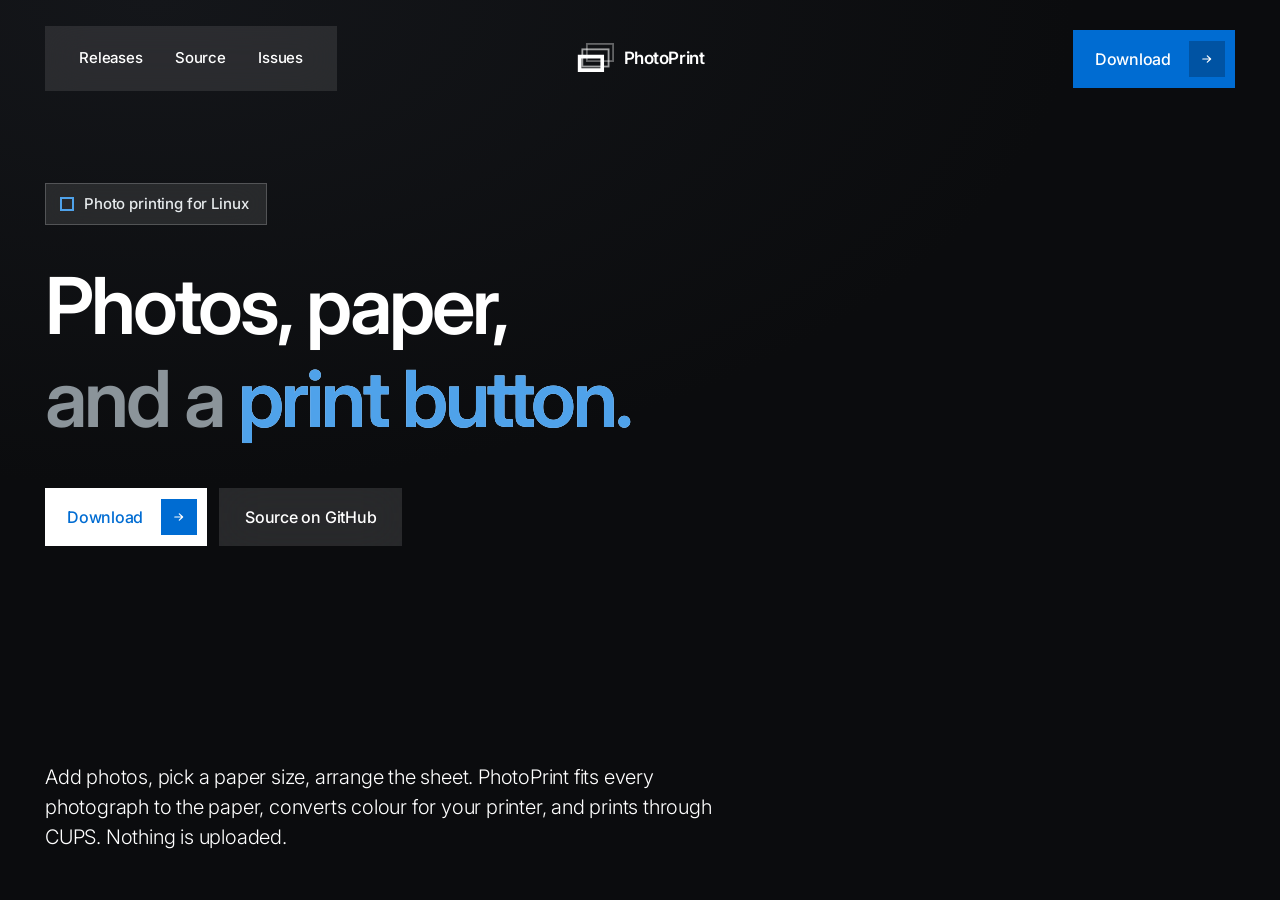
==== index.html @ 1ef3b93d "Add the PhotoPrint landing page" ====
<!doctype html>
<html lang="en">
<head>
  <meta charset="utf-8">
  <meta name="viewport" content="width=device-width, initial-scale=1.0">
  <title>PhotoPrint — Photo printing for Linux</title>
  <meta name="description" content="Arrange family photos on paper and print them from your own printer. Local, colour-managed, no uploads.">
  <meta name="theme-color" content="#0b0c0e">

  <meta property="og:type" content="website">
  <meta property="og:title" content="PhotoPrint — Photo printing for Linux">
  <meta property="og:description" content="Arrange family photos on paper and print them from your own printer. Local, colour-managed, no uploads.">
  <meta property="og:image" content="https://lavx.github.io/PhotoPrint/shot.jpg">

  <link rel="icon" href="favicon.svg" type="image/svg+xml">
  <link rel="preconnect" href="https://fonts.googleapis.com">
  <link rel="preconnect" href="https://fonts.gstatic.com" crossorigin>
  <link rel="stylesheet" href="https://fonts.googleapis.com/css2?family=Inter:wght@300;400;500;600;700&display=swap">
  <link rel="preload" as="image" href="shot.jpg">
  <link rel="stylesheet" href="styles.css">
</head>
<body>
  <div class="page">

    <header class="nav">
      <nav class="nav__links" aria-label="Primary">
        <a class="nav__link" style="--d:.02s" href="https://github.com/LavX/PhotoPrint/releases">Releases</a>
        <a class="nav__link" style="--d:.08s" href="https://github.com/LavX/PhotoPrint">Source</a>
        <a class="nav__link" style="--d:.14s" href="https://github.com/LavX/PhotoPrint/issues">Issues</a>
      </nav>

      <a class="logo" href="./" aria-label="PhotoPrint">
        <svg class="logo__mark" viewBox="0 0 42 34" fill="none" aria-hidden="true">
          <rect x="12" y="1" width="29" height="19" stroke="currentColor" stroke-width="2" opacity=".35"/>
          <rect x="7" y="7" width="29" height="19" stroke="currentColor" stroke-width="2" opacity=".6"/>
          <path fill="currentColor" fill-rule="evenodd" d="M2 13h29v19H2V13Zm4 4h21v11H6V17Z"/>
        </svg>
        <span class="logo__word">PhotoPrint</span>
      </a>

      <a class="btn btn--nav btn--enter" href="https://github.com/LavX/PhotoPrint/releases/latest">
        <span class="btn__label">Download</span>
        <span class="btn__icon">
          <svg viewBox="0 0 20 20" fill="none" aria-hidden="true">
            <path d="M4 10h10.2M10.4 5.6 15.2 10l-4.8 4.4" stroke="currentColor" stroke-width="1.7" stroke-linecap="round" stroke-linejoin="round"/>
          </svg>
        </span>
      </a>

      <button class="nav__burger" type="button" aria-label="Open menu" aria-expanded="false" aria-controls="mobile-menu">
        <span></span><span></span><span></span>
      </button>
    </header>

    <nav id="mobile-menu" class="mobile-menu" aria-label="Menu" hidden>
      <a href="https://github.com/LavX/PhotoPrint/releases">Releases</a>
      <a href="https://github.com/LavX/PhotoPrint">Source</a>
      <a href="https://github.com/LavX/PhotoPrint/issues">Issues</a>
      <a class="btn btn--nav" href="https://github.com/LavX/PhotoPrint/releases/latest">
        <span class="btn__label">Download</span>
        <span class="btn__icon">
          <svg viewBox="0 0 20 20" fill="none" aria-hidden="true">
            <path d="M4 10h10.2M10.4 5.6 15.2 10l-4.8 4.4" stroke="currentColor" stroke-width="1.7" stroke-linecap="round" stroke-linejoin="round"/>
          </svg>
        </span>
      </a>
    </nav>

    <main class="hero">
      <span class="badge wipe" style="--d:.18s">
        <span class="badge__square" aria-hidden="true"></span>
        Photo printing for Linux
      </span>

      <h1 class="headline">
        <span class="headline__mask">
          <span class="headline__rise" style="--d:.26s">Photos, paper,</span>
        </span>
        <span class="headline__mask">
          <span class="headline__rise headline__line" style="--d:.4s"><span class="headline__muted">and a</span> <span class="headline__accent" data-text="print button.">print button.</span></span>
        </span>
      </h1>

      <div class="actions">
        <a class="btn btn--light wipe" style="--d:.56s" href="https://github.com/LavX/PhotoPrint/releases/latest">
          <span class="btn__label">Download</span>
          <span class="btn__icon">
            <svg viewBox="0 0 20 20" fill="none" aria-hidden="true">
              <path d="M4 10h10.2M10.4 5.6 15.2 10l-4.8 4.4" stroke="currentColor" stroke-width="1.7" stroke-linecap="round" stroke-linejoin="round"/>
            </svg>
          </span>
        </a>
        <a class="btn btn--ghost wipe" style="--d:.66s" href="https://github.com/LavX/PhotoPrint">
          <span class="btn__label">Source on GitHub</span>
        </a>
      </div>
    </main>

    <p class="lede">
      <span class="lede__rise" style="--d:.78s">Add photos, pick a paper size, arrange the sheet. PhotoPrint fits every photograph to the paper, converts colour for your printer, and prints through CUPS. Nothing is uploaded.</span>
    </p>

    <div class="shot" aria-hidden="true">
      <img src="shot.jpg" alt="" width="1800" height="970" decoding="async">
    </div>
  </div>

  <script src="main.js"></script>
</body>
</html>
---- styles.css ----
:root {
  --bg: #0b0c0e;
  --text: #ffffff;
  --muted: #a7aeb3;
  --blue: #006cd2;
  --blue-dark: #0053a3;
  --blue-light: #4fa2ea;
  --headline-muted: #8b949a;
  --glass: rgba(255, 255, 255, 0.10);
  --glass-blur: 18px;
  --glass-light: rgba(255, 255, 255, 0.16);
  --radius: 0;
  --font: "Inter", "Helvetica Neue", Helvetica, Arial, sans-serif;
  --pad-x: clamp(20px, 3.52vw, 64px);
  --nav-top: clamp(16px, 2.05vw, 28px);
  --btn-icon: 36px;
  --btn-pad-y: 12px;
  --btn-pad-x: 22px;
  --ease: cubic-bezier(0.16, 1, 0.3, 1);
}

*,
*::before,
*::after {
  box-sizing: border-box;
  margin: 0;
  padding: 0;
}

html,
body {
  height: 100%;
  overflow: hidden;
}

body {
  font-family: var(--font);
  background: var(--bg);
  color: var(--text);
  -webkit-font-smoothing: antialiased;
  -moz-osx-font-smoothing: grayscale;
}

a {
  color: inherit;
  text-decoration: none;
}

button {
  font: inherit;
  color: inherit;
  border: 0;
  background: none;
  cursor: pointer;
}

img {
  display: block;
  max-width: 100%;
}

[hidden] {
  display: none !important;
}

::selection {
  background: var(--blue);
  color: #fff;
}

:focus-visible {
  outline: 2px solid var(--blue-light);
  outline-offset: 3px;
}

/* Page shell */

.page {
  position: relative;
  width: 100%;
  height: 100vh;
  height: 100dvh;
  background: radial-gradient(120% 90% at 12% 0%, #14161a 0%, #0b0c0e 60%);
  display: flex;
  flex-direction: column;
  overflow: hidden;
  padding: var(--nav-top) var(--pad-x) clamp(28px, 4.9vw, 48px);
}

.shot {
  position: absolute;
  z-index: 0;
  right: -1px;
  bottom: -1px;
  left: 800px;
  overflow: hidden;
  border-top: 1px solid rgba(255, 255, 255, 0.12);
  border-left: 1px solid rgba(255, 255, 255, 0.12);
  box-shadow: 0 40px 120px rgba(0, 0, 0, 0.55);
  pointer-events: none;
}

.shot img {
  display: block;
  width: 100%;
  height: auto;
}

/* Nav */

.nav {
  position: relative;
  z-index: 2;
  display: grid;
  grid-template-columns: 1fr auto 1fr;
  align-items: center;
  gap: 16px;
}

.nav__links {
  display: flex;
  align-items: center;
  gap: clamp(22px, 2.6vw, 32px);
  justify-self: start;
  padding: 24px 34px;
  background: var(--glass);
  -webkit-backdrop-filter: blur(var(--glass-blur));
  backdrop-filter: blur(var(--glass-blur));
  border-radius: var(--radius);
}

.nav__link {
  position: relative;
  display: inline-block;
  font-size: clamp(13px, 1.37vw, 15px);
  font-weight: 500;
  letter-spacing: -0.01em;
  line-height: 1;
  white-space: nowrap;
  padding-bottom: 2px;
  transition: color 0.22s var(--ease), transform 0.22s var(--ease);
  animation: link-in 0.55s var(--ease) backwards;
  animation-delay: var(--d);
}

.nav__link:hover {
  color: var(--blue-light);
  transform: translateY(-2px);
}

.nav__link::after {
  content: "";
  position: absolute;
  left: 0;
  right: 0;
  bottom: -6px;
  height: 3px;
  background: var(--blue-light);
  transform: scaleX(0);
  transform-origin: left;
  transition: transform 0.28s var(--ease);
}

.nav__link:hover::after {
  transform: scaleX(1);
}

.logo {
  display: inline-flex;
  align-items: center;
  gap: 10px;
  justify-self: center;
  color: var(--text);
  transition: transform 0.35s var(--ease);
}

.logo:hover {
  transform: scale(1.06);
}

.logo__mark {
  display: block;
  width: clamp(30px, 3.2vw, 38px);
  height: auto;
}

.logo__mark rect,
.logo__mark path {
  transform-box: fill-box;
  transform-origin: left center;
  animation: mark-in 0.5s var(--ease) backwards;
}

.logo__mark rect:first-child {
  animation-delay: 0.04s;
}

.logo__mark rect:nth-child(2) {
  animation-delay: 0.1s;
}

.logo__mark path {
  animation-delay: 0.16s;
}

.logo__word {
  font-size: clamp(15px, 1.5vw, 17px);
  font-weight: 600;
  letter-spacing: -0.024em;
  line-height: 1;
  animation: link-in 0.5s var(--ease) 0.22s backwards;
}

/* Buttons */

.btn {
  position: relative;
  display: inline-flex;
  align-items: center;
  justify-content: flex-start;
  gap: 18px;
  height: 58px;
  padding: var(--btn-pad-y) 10px var(--btn-pad-y) var(--btn-pad-x);
  border-radius: var(--radius);
  font-size: 16px;
  font-weight: 500;
  letter-spacing: -0.015em;
  line-height: 1;
  white-space: nowrap;
  overflow: hidden;
  isolation: isolate;
  transition: color 0.3s var(--ease);
}

.btn::before {
  content: "";
  position: absolute;
  inset: 0;
  transform: scaleX(0);
  transform-origin: left;
  transition: transform 0.4s var(--ease);
  pointer-events: none;
  z-index: 0;
}

.btn:hover::before {
  transform: scaleX(1);
}

.btn__label,
.btn__icon {
  position: relative;
  z-index: 1;
}

.btn__icon {
  display: flex;
  align-items: center;
  justify-content: center;
  width: var(--btn-icon);
  height: var(--btn-icon);
  transition: background-color 0.3s var(--ease), color 0.3s var(--ease);
}

.btn__icon svg {
  display: block;
  width: 14px;
  height: 14px;
}

.btn--nav {
  justify-self: end;
  background: var(--blue);
  color: #fff;
}

.btn--nav::before {
  background: #004a96;
}

.btn--nav .btn__icon {
  background: var(--blue-dark);
  color: #fff;
}

.btn--nav:hover .btn__icon {
  background: #fff;
  color: var(--blue);
}

.btn--light {
  background: #fff;
  color: var(--blue);
}

.btn--light::before {
  background: #e8f2fb;
}

.btn--light .btn__icon {
  background: var(--blue);
  color: #fff;
}

.btn--light:hover .btn__icon {
  background: var(--blue-dark);
}

.btn--ghost {
  padding: 12px 26px;
  color: #fff;
  background: rgba(255, 255, 255, 0.12);
  -webkit-backdrop-filter: blur(24px);
  backdrop-filter: blur(24px);
}

.btn--ghost::before {
  background: rgba(255, 255, 255, 0.2);
}

.btn--enter {
  animation: wipe-right 0.65s var(--ease) 0.16s backwards;
}

.wipe {
  animation: wipe-left 0.7s var(--ease) backwards;
  animation-delay: var(--d, 0s);
}

/* Burger */

.nav__burger {
  display: none;
  flex-direction: column;
  align-items: center;
  justify-content: center;
  gap: 5px;
  justify-self: end;
  width: 36px;
  height: 36px;
  animation: link-in 0.5s var(--ease) 0.16s backwards;
  transition: transform 0.25s var(--ease);
}

.nav__burger span {
  display: block;
  width: 18px;
  height: 1.5px;
  background: var(--text);
  transition: width 0.25s var(--ease), background-color 0.25s var(--ease);
}

.nav__burger:hover {
  transform: scale(1.08);
}

.nav__burger:hover span {
  background: var(--blue-light);
}

.nav__burger:hover span:first-child,
.nav__burger:hover span:last-child {
  width: 14px;
}

/* Mobile menu */

.mobile-menu {
  position: relative;
  z-index: 3;
  display: flex;
  flex-direction: column;
  gap: 1.25rem;
  padding: 1.25rem 0 0.5rem;
}

.mobile-menu a:not(.btn) {
  display: block;
  padding: 16px 20px;
  background: var(--glass);
  -webkit-backdrop-filter: blur(var(--glass-blur));
  backdrop-filter: blur(var(--glass-blur));
  border-radius: var(--radius);
  font-size: 1.05rem;
  font-weight: 500;
  letter-spacing: -0.01em;
}

/* Hero */

.hero {
  position: relative;
  z-index: 1;
  margin-top: clamp(52px, 10.15vh, 92px);
  max-width: none;
}

.badge {
  display: inline-flex;
  align-items: center;
  gap: 10px;
  width: max-content;
  max-width: 100%;
  height: clamp(34px, 3.6vw, 42px);
  padding: 0 18px 0 14px;
  background: rgba(255, 255, 255, 0.1);
  border: 1px solid rgba(255, 255, 255, 0.2);
  border-radius: var(--radius);
  -webkit-backdrop-filter: blur(18px);
  backdrop-filter: blur(18px);
  color: #e6eaec;
  font-size: clamp(13px, 1.35vw, 15px);
  font-weight: 500;
  letter-spacing: -0.01em;
  white-space: nowrap;
}

.badge__square {
  flex: none;
  width: 14px;
  height: 14px;
  border: 2px solid var(--blue-light);
  border-radius: var(--radius);
}

.headline {
  margin-top: clamp(22px, 2.8vw, 36px);
  font-size: calc(clamp(2.9rem, 5.9vw, 5rem) + 3px);
  font-weight: 600;
  line-height: 1.18;
  letter-spacing: -0.038em;
  color: var(--text);
}

.headline__mask {
  display: block;
  overflow: hidden;
}

.headline__rise {
  display: block;
  animation: type-rise 0.85s var(--ease) backwards;
  animation-delay: var(--d);
}

.headline__line {
  white-space: nowrap;
}

.headline__muted {
  color: var(--headline-muted);
}

.headline__accent {
  position: relative;
  display: inline-block;
  color: var(--headline-muted);
}

.headline__accent::before,
.headline__accent::after {
  content: attr(data-text);
  position: absolute;
  left: 0;
  top: 0;
  white-space: nowrap;
  pointer-events: none;
  -webkit-mask-image: linear-gradient(90deg, #000 0%, #000 calc(100% - 72px), transparent 100%);
  mask-image: linear-gradient(90deg, #000 0%, #000 calc(100% - 72px), transparent 100%);
  -webkit-mask-repeat: no-repeat;
  mask-repeat: no-repeat;
  -webkit-mask-size: 0% 100%;
  mask-size: 0% 100%;
}

.headline__accent::before {
  color: #a9d4ff;
  animation: accent-fill 1.05s cubic-bezier(0.4, 0, 0.2, 1) 0.7s forwards;
}

.headline__accent::after {
  color: var(--blue-light);
  animation: accent-fill 1.05s cubic-bezier(0.4, 0, 0.2, 1) 1.08s forwards;
}

.actions {
  display: flex;
  flex-wrap: wrap;
  gap: 12px;
  margin-top: clamp(28px, 3.4vw, 42px);
}

/* Lede */

.lede {
  position: relative;
  z-index: 1;
  margin-top: auto;
  padding-top: 24px;
  max-width: 700px;
  overflow: hidden;
  color: #fff;
  font-size: clamp(17px, 1.8vw, 20px);
  font-weight: 300;
  line-height: 1.5;
  letter-spacing: -0.01em;
  text-wrap: pretty;
}

.lede__rise {
  display: block;
  animation: type-rise 0.9s var(--ease) backwards;
  animation-delay: var(--d);
}

/* Motion */

@keyframes type-rise {
  from {
    transform: translate3d(0, 118%, 0);
  }
  to {
    transform: translate3d(0, 0, 0);
  }
}

@keyframes link-in {
  from {
    opacity: 0;
    transform: translate3d(-16px, 0, 0);
  }
  to {
    opacity: 1;
    transform: translate3d(0, 0, 0);
  }
}

@keyframes mark-in {
  from {
    opacity: 0;
    transform: translate3d(-12px, 8px, 0);
  }
  to {
    opacity: 1;
    transform: none;
  }
}

@keyframes wipe-left {
  from {
    clip-path: inset(0 100% 0 0);
  }
  to {
    clip-path: inset(0 0 0 0);
  }
}

@keyframes wipe-right {
  from {
    clip-path: inset(0 0 0 100%);
  }
  to {
    clip-path: inset(0 0 0 0);
  }
}

@keyframes accent-fill {
  to {
    -webkit-mask-size: calc(100% + 72px) 100%;
    mask-size: calc(100% + 72px) 100%;
  }
}

/* Responsive */

@media (max-width: 820px) {
  html,
  body {
    height: auto;
    overflow: auto;
  }

  .page {
    height: auto;
    min-height: 100vh;
    min-height: 100dvh;
    padding-bottom: 40px;
  }

  .shot {
    position: relative;
    inset: auto;
    margin: 56px calc(var(--pad-x) * -1) -40px;
    border: 0;
    border-top: 1px solid rgba(255, 255, 255, 0.12);
    box-shadow: none;
  }

  .shot img {
    height: clamp(220px, 62vw, 340px);
    object-fit: cover;
    object-position: 58% 0;
  }

  .nav {
    grid-template-columns: 1fr auto;
  }

  .nav__links,
  .nav > .btn--nav {
    display: none;
  }

  .nav__burger {
    display: flex;
  }

  .logo {
    justify-self: start;
  }

  .hero {
    margin-top: 48px;
  }

  .headline {
    font-size: calc(clamp(2.4rem, 8.8vw, 3.6rem) + 3px);
  }

  .lede {
    width: 100%;
    max-width: 700px;
    margin-top: 64px;
  }

  .mobile-menu .btn {
    width: 100%;
    justify-content: space-between;
  }
}

@media (min-width: 821px) and (max-width: 1400px) {
  .shot {
    display: none;
  }
}

@media (max-width: 480px) {
  .actions {
    flex-direction: column;
    align-items: stretch;
  }

  .actions .btn {
    justify-content: center;
    gap: 14px;
  }
}

@media (min-width: 821px) and (max-height: 700px) {
  .hero {
    margin-top: 36px;
  }

  .headline {
    font-size: calc(clamp(2.75rem, 7.2vh, 4.15rem) + 3px);
  }
}

@media (prefers-reduced-motion: reduce) {
  *,
  *::before,
  *::after {
    animation: none !important;
    transition: none !important;
  }

  .headline__accent {
    color: var(--blue-light);
  }

  .headline__accent::before,
  .headline__accent::after {
    content: none;
  }

  .headline__rise,
  .lede__rise {
    transform: none;
    opacity: 1;
  }

  .btn,
  .badge {
    clip-path: none;
  }
}
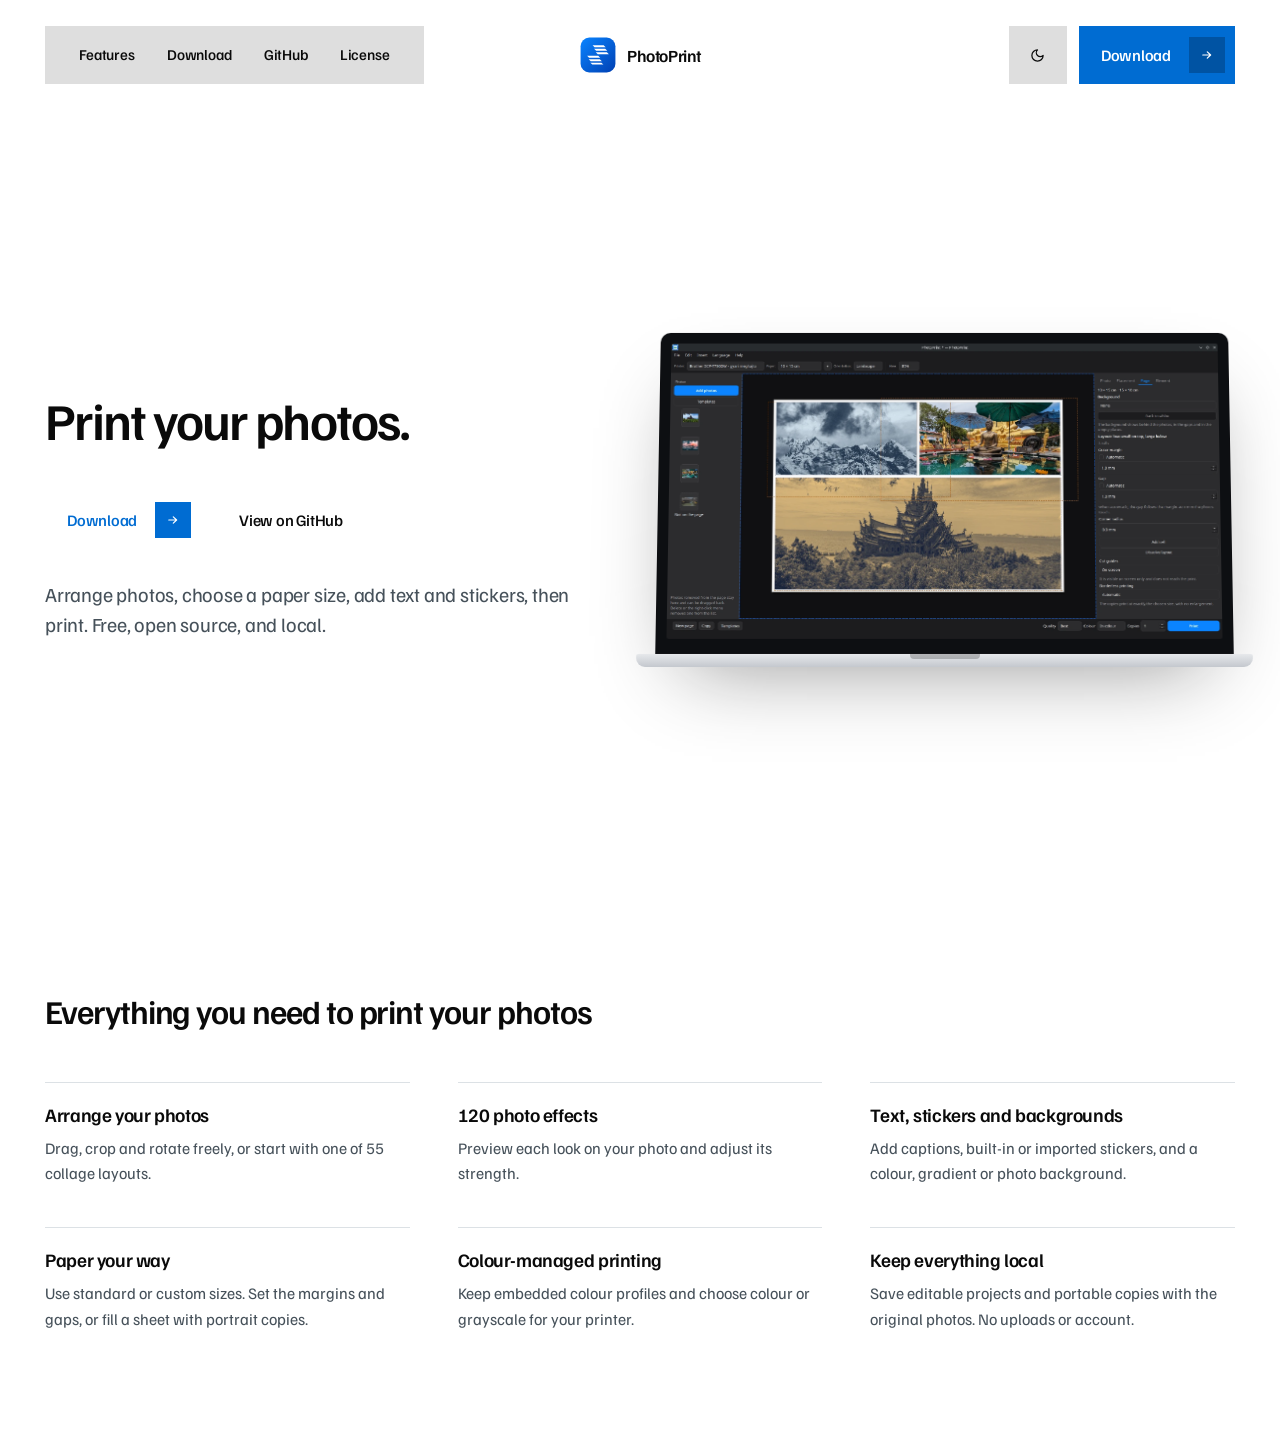
==== commit 47ec41e7: "Rebuild the landing page: laptop hero, download page, dark mode, Familjen Grotesk" ====
--- a/index.html
+++ b/index.html
@@ -3,108 +3,143 @@
 <head>
   <meta charset="utf-8">
   <meta name="viewport" content="width=device-width, initial-scale=1.0">
-  <title>PhotoPrint — Photo printing for Linux</title>
-  <meta name="description" content="Arrange family photos on paper and print them from your own printer. Local, colour-managed, no uploads.">
-  <meta name="theme-color" content="#0b0c0e">
-
+  <title>PhotoPrint — Print your photos</title>
+  <meta name="description" content="Arrange family photos on paper and print them from your own printer. Local, colour-managed, free and open source.">
+  <meta name="theme-color" media="(prefers-color-scheme: light)" content="#ffffff">
+  <meta name="theme-color" media="(prefers-color-scheme: dark)" content="#0b0d10">
+  <link rel="canonical" href="https://lavx.github.io/PhotoPrint/">
   <meta property="og:type" content="website">
-  <meta property="og:title" content="PhotoPrint — Photo printing for Linux">
-  <meta property="og:description" content="Arrange family photos on paper and print them from your own printer. Local, colour-managed, no uploads.">
-  <meta property="og:image" content="https://lavx.github.io/PhotoPrint/shot.jpg">
-
+  <meta property="og:site_name" content="PhotoPrint">
+  <meta property="og:title" content="PhotoPrint — Print your photos">
+  <meta property="og:description" content="Arrange family photos on paper and print them from your own printer. Local, colour-managed, free and open source.">
+  <meta property="og:url" content="https://lavx.github.io/PhotoPrint/">
+  <meta property="og:image" content="https://lavx.github.io/PhotoPrint/app-window.webp">
+  <meta name="twitter:card" content="summary_large_image">
+  <script>document.documentElement.dataset.theme=localStorage.getItem("theme")||(matchMedia("(prefers-color-scheme: dark)").matches?"dark":"light")</script>
   <link rel="icon" href="favicon.svg" type="image/svg+xml">
   <link rel="preconnect" href="https://fonts.googleapis.com">
   <link rel="preconnect" href="https://fonts.gstatic.com" crossorigin>
-  <link rel="stylesheet" href="https://fonts.googleapis.com/css2?family=Inter:wght@300;400;500;600;700&display=swap">
-  <link rel="preload" as="image" href="shot.jpg">
+  <link rel="stylesheet" href="https://fonts.googleapis.com/css2?family=Familjen+Grotesk:wght@400;500;600;700&display=swap">
   <link rel="stylesheet" href="styles.css">
 </head>
 <body>
   <div class="page">
+    <div class="bg" aria-hidden="true">
+      <video class="bg-video" autoplay muted loop playsinline>
+        <source src="bg.mp4" type="video/mp4">
+      </video>
+    </div>
 
     <header class="nav">
       <nav class="nav__links" aria-label="Primary">
-        <a class="nav__link" style="--d:.02s" href="https://github.com/LavX/PhotoPrint/releases">Releases</a>
-        <a class="nav__link" style="--d:.08s" href="https://github.com/LavX/PhotoPrint">Source</a>
-        <a class="nav__link" style="--d:.14s" href="https://github.com/LavX/PhotoPrint/issues">Issues</a>
+        <a href="#features" style="--d: 0.02s">Features</a>
+        <a href="download.html" style="--d: 0.08s">Download</a>
+        <a href="https://github.com/LavX/PhotoPrint" style="--d: 0.14s">GitHub</a>
+        <a href="https://github.com/LavX/PhotoPrint/blob/master/LICENSE" style="--d: 0.2s">License</a>
       </nav>
-
-      <a class="logo" href="./" aria-label="PhotoPrint">
-        <svg class="logo__mark" viewBox="0 0 42 34" fill="none" aria-hidden="true">
-          <rect x="12" y="1" width="29" height="19" stroke="currentColor" stroke-width="2" opacity=".35"/>
-          <rect x="7" y="7" width="29" height="19" stroke="currentColor" stroke-width="2" opacity=".6"/>
-          <path fill="currentColor" fill-rule="evenodd" d="M2 13h29v19H2V13Zm4 4h21v11H6V17Z"/>
+      <a class="logo" href="./" aria-label="PhotoPrint home">
+        <svg class="logo__mark" viewBox="0 0 48 48" aria-hidden="true">
+          <defs>
+            <linearGradient id="ppTile" x1="0" y1="0" x2="1" y2="1">
+              <stop offset="0" stop-color="#0a84ff" />
+              <stop offset="1" stop-color="#0040b3" />
+            </linearGradient>
+          </defs>
+          <rect x="2" y="2" width="44" height="44" rx="11" fill="url(#ppTile)" />
+          <g transform="translate(7.75 11.8) scale(0.78)" fill="#ffffff">
+            <polygon points="12,0 30,0 33.2,3.2 15.2,3.2" />
+            <polygon points="14.6,5.6 32.6,5.6 35.8,8.8 17.8,8.8" />
+            <polygon points="17.2,11.2 35.2,11.2 38.4,14.4 20.4,14.4" />
+            <polygon points="3.2,16.8 21.2,16.8 24.4,20 6.4,20" />
+            <polygon points="5.8,22.4 23.8,22.4 27,25.6 9,25.6" />
+            <polygon points="8.4,28 26.4,28 29.6,31.2 11.6,31.2" />
+          </g>
         </svg>
         <span class="logo__word">PhotoPrint</span>
       </a>
-
-      <a class="btn btn--nav btn--enter" href="https://github.com/LavX/PhotoPrint/releases/latest">
-        <span class="btn__label">Download</span>
-        <span class="btn__icon">
-          <svg viewBox="0 0 20 20" fill="none" aria-hidden="true">
-            <path d="M4 10h10.2M10.4 5.6 15.2 10l-4.8 4.4" stroke="currentColor" stroke-width="1.7" stroke-linecap="round" stroke-linejoin="round"/>
-          </svg>
-        </span>
-      </a>
-
-      <button class="nav__burger" type="button" aria-label="Open menu" aria-expanded="false" aria-controls="mobile-menu">
-        <span></span><span></span><span></span>
-      </button>
+      <div class="nav__actions">
+        <button class="theme-toggle" type="button" aria-label="Toggle dark mode" aria-pressed="false">
+          <svg class="icon-moon" viewBox="0 0 24 24" fill="none" stroke="currentColor" stroke-width="2" stroke-linecap="round" stroke-linejoin="round" aria-hidden="true"><path d="M12 3a6 6 0 0 0 9 9 9 9 0 1 1-9-9z" /></svg>
+          <svg class="icon-sun" viewBox="0 0 24 24" fill="none" stroke="currentColor" stroke-width="2" stroke-linecap="round" stroke-linejoin="round" aria-hidden="true"><circle cx="12" cy="12" r="4" /><path d="M12 2v2M12 20v2M4.9 4.9l1.4 1.4M17.7 17.7l1.4 1.4M2 12h2M20 12h2M4.9 19.1l1.4-1.4M17.7 6.3l1.4-1.4" /></svg>
+        </button>
+        <a class="btn btn--nav" href="download.html">
+          <span class="btn__label">Download</span>
+          <span class="btn__icon"><svg viewBox="0 0 20 20" fill="none" aria-hidden="true"><path d="M4 10h10.2M10.4 5.6 15.2 10l-4.8 4.4" stroke="currentColor" stroke-width="1.7" stroke-linecap="round" stroke-linejoin="round" /></svg></span>
+        </a>
+        <button class="nav__burger" type="button" aria-label="Open menu" aria-expanded="false" aria-controls="mobile-menu">
+          <span></span><span></span><span></span>
+        </button>
+      </div>
     </header>
 
-    <nav id="mobile-menu" class="mobile-menu" aria-label="Menu" hidden>
-      <a href="https://github.com/LavX/PhotoPrint/releases">Releases</a>
-      <a href="https://github.com/LavX/PhotoPrint">Source</a>
-      <a href="https://github.com/LavX/PhotoPrint/issues">Issues</a>
+    <nav class="mobile-menu" id="mobile-menu" aria-label="Mobile" hidden>
+      <div class="mobile-menu__links">
+        <a href="#features">Features</a>
+        <a href="download.html">Download</a>
+        <a href="https://github.com/LavX/PhotoPrint">GitHub</a>
+        <a href="https://github.com/LavX/PhotoPrint/blob/master/LICENSE">License</a>
+      </div>
       <a class="btn btn--nav" href="https://github.com/LavX/PhotoPrint/releases/latest">
-        <span class="btn__label">Download</span>
-        <span class="btn__icon">
-          <svg viewBox="0 0 20 20" fill="none" aria-hidden="true">
-            <path d="M4 10h10.2M10.4 5.6 15.2 10l-4.8 4.4" stroke="currentColor" stroke-width="1.7" stroke-linecap="round" stroke-linejoin="round"/>
-          </svg>
-        </span>
+        <span class="btn__label">GitHub</span>
+        <span class="btn__icon"><svg viewBox="0 0 20 20" fill="none" aria-hidden="true"><path d="M4 10h10.2M10.4 5.6 15.2 10l-4.8 4.4" stroke="currentColor" stroke-width="1.7" stroke-linecap="round" stroke-linejoin="round" /></svg></span>
       </a>
     </nav>
 
     <main class="hero">
-      <span class="badge wipe" style="--d:.18s">
-        <span class="badge__square" aria-hidden="true"></span>
-        Photo printing for Linux
-      </span>
+      <div class="hero__copy">
+        <h1 class="headline">Print your photos.</h1>
+        <div class="actions">
+          <a class="btn btn--light wipe" style="--d: 0.56s" href="download.html">
+            <span class="btn__label">Download</span>
+            <span class="btn__icon"><svg viewBox="0 0 20 20" fill="none" aria-hidden="true"><path d="M4 10h10.2M10.4 5.6 15.2 10l-4.8 4.4" stroke="currentColor" stroke-width="1.7" stroke-linecap="round" stroke-linejoin="round" /></svg></span>
+          </a>
+          <a class="btn btn--ghost wipe" style="--d: 0.66s" href="https://github.com/LavX/PhotoPrint"><span class="btn__label">View on GitHub</span></a>
+        </div>
+        <p class="lede"><span class="lede__rise" style="--d: 0.78s">Arrange photos, choose a paper size, add text and stickers, then print. Free, open source, and local.</span></p>
+      </div>
 
-      <h1 class="headline">
-        <span class="headline__mask">
-          <span class="headline__rise" style="--d:.26s">Photos, paper,</span>
-        </span>
-        <span class="headline__mask">
-          <span class="headline__rise headline__line" style="--d:.4s"><span class="headline__muted">and a</span> <span class="headline__accent" data-text="print button.">print button.</span></span>
-        </span>
-      </h1>
-
-      <div class="actions">
-        <a class="btn btn--light wipe" style="--d:.56s" href="https://github.com/LavX/PhotoPrint/releases/latest">
-          <span class="btn__label">Download</span>
-          <span class="btn__icon">
-            <svg viewBox="0 0 20 20" fill="none" aria-hidden="true">
-              <path d="M4 10h10.2M10.4 5.6 15.2 10l-4.8 4.4" stroke="currentColor" stroke-width="1.7" stroke-linecap="round" stroke-linejoin="round"/>
-            </svg>
-          </span>
-        </a>
-        <a class="btn btn--ghost wipe" style="--d:.66s" href="https://github.com/LavX/PhotoPrint">
-          <span class="btn__label">Source on GitHub</span>
-        </a>
+      <div class="hero__product">
+        <div class="laptop">
+          <a class="laptop__screen" href="app-window.webp" aria-label="View the PhotoPrint app screenshot at full size">
+            <img src="app-window.webp" width="1917" height="1035" loading="eager" decoding="async" alt="PhotoPrint on Linux, with a three-photo collage, a photo library on the left, page settings on the right, and print controls below.">
+          </a>
+          <div class="laptop__base" aria-hidden="true"></div>
+        </div>
       </div>
     </main>
-
-    <p class="lede">
-      <span class="lede__rise" style="--d:.78s">Add photos, pick a paper size, arrange the sheet. PhotoPrint fits every photograph to the paper, converts colour for your printer, and prints through CUPS. Nothing is uploaded.</span>
-    </p>
-
-    <div class="shot" aria-hidden="true">
-      <img src="shot.jpg" alt="" width="1800" height="970" decoding="async">
-    </div>
   </div>
 
+  <section class="product" id="features" aria-labelledby="features-title">
+    <div class="product__inner">
+      <h2 id="features-title">Everything you need to print your photos</h2>
+      <dl class="features">
+        <div>
+          <dt>Arrange your photos</dt>
+          <dd>Drag, crop and rotate freely, or start with one of 55 collage layouts.</dd>
+        </div>
+        <div>
+          <dt>120 photo effects</dt>
+          <dd>Preview each look on your photo and adjust its strength.</dd>
+        </div>
+        <div>
+          <dt>Text, stickers and backgrounds</dt>
+          <dd>Add captions, built-in or imported stickers, and a colour, gradient or photo background.</dd>
+        </div>
+        <div>
+          <dt>Paper your way</dt>
+          <dd>Use standard or custom sizes. Set the margins and gaps, or fill a sheet with portrait copies.</dd>
+        </div>
+        <div>
+          <dt>Colour-managed printing</dt>
+          <dd>Keep embedded colour profiles and choose colour or grayscale for your printer.</dd>
+        </div>
+        <div>
+          <dt>Keep everything local</dt>
+          <dd>Save editable projects and portable copies with the original photos. No uploads or account.</dd>
+        </div>
+      </dl>
+    </div>
+  </section>
   <script src="main.js"></script>
 </body>
-</html>
+</html>
--- a/styles.css
+++ b/styles.css
@@ -1,16 +1,27 @@
 :root {
-  --bg: #0b0c0e;
-  --text: #ffffff;
-  --muted: #a7aeb3;
+  color-scheme: light;
+  --bg: #ffffff;
+  --text: #0a0a0a;
   --blue: #006cd2;
   --blue-dark: #0053a3;
-  --blue-light: #4fa2ea;
-  --headline-muted: #8b949a;
-  --glass: rgba(255, 255, 255, 0.10);
+  --link: #006cd2;
+  --accent-pale: #7eb6ee;
+  --accent-strong: #006cd2;
+  --headline-muted: #6b7378;
+  --ink-soft: #46515a;
+  --line: #dce1e5;
+  --glass: rgba(0, 0, 0, 0.13);
   --glass-blur: 18px;
-  --glass-light: rgba(255, 255, 255, 0.16);
+  --ghost-bg: rgba(255, 255, 255, 0.55);
+  --ghost-wipe: rgba(255, 255, 255, 0.78);
+  --code-bg: #f4f6f8;
+  --code-text: #2a3238;
+  --window-edge: rgba(10, 10, 10, 0.10);
+  --laptop-base-hi: #e6e8eb;
+  --laptop-base-lo: #c4c8ce;
   --radius: 0;
-  --font: "Inter", "Helvetica Neue", Helvetica, Arial, sans-serif;
+  --font: "Familjen Grotesk", "Helvetica Neue", Helvetica, Arial, sans-serif;
+  --mono: ui-monospace, "SF Mono", Menlo, Consolas, monospace;
   --pad-x: clamp(20px, 3.52vw, 64px);
   --nav-top: clamp(16px, 2.05vw, 28px);
   --btn-icon: 36px;
@@ -19,315 +30,265 @@
   --ease: cubic-bezier(0.16, 1, 0.3, 1);
 }
 
-*,
-*::before,
-*::after {
-  box-sizing: border-box;
-  margin: 0;
-  padding: 0;
-}
-
-html,
-body {
-  height: 100%;
-  overflow: hidden;
-}
-
+:root[data-theme="dark"] {
+  color-scheme: dark;
+  --bg: #0b0d10;
+  --text: #f2f4f6;
+  --link: #79bdf7;
+  --accent-pale: #a7d3ff;
+  --accent-strong: #79bdf7;
+  --headline-muted: #97a0a8;
+  --ink-soft: #aab4bd;
+  --line: rgba(255, 255, 255, 0.14);
+  --glass: rgba(255, 255, 255, 0.09);
+  --ghost-bg: rgba(255, 255, 255, 0.10);
+  --ghost-wipe: rgba(255, 255, 255, 0.18);
+  --code-bg: #14181d;
+  --code-text: #cfd8e0;
+  --window-edge: rgba(255, 255, 255, 0.10);
+  --laptop-base-hi: #3a3f45;
+  --laptop-base-lo: #23262b;
+}
+
+@media (prefers-color-scheme: dark) {
+  :root:not([data-theme]) {
+    color-scheme: dark;
+    --bg: #0b0d10;
+    --text: #f2f4f6;
+    --link: #79bdf7;
+    --accent-pale: #a7d3ff;
+    --accent-strong: #79bdf7;
+    --headline-muted: #97a0a8;
+    --ink-soft: #aab4bd;
+    --line: rgba(255, 255, 255, 0.14);
+    --glass: rgba(255, 255, 255, 0.09);
+    --ghost-bg: rgba(255, 255, 255, 0.10);
+    --ghost-wipe: rgba(255, 255, 255, 0.18);
+    --code-bg: #14181d;
+    --code-text: #cfd8e0;
+    --window-edge: rgba(255, 255, 255, 0.10);
+    --laptop-base-hi: #3a3f45;
+    --laptop-base-lo: #23262b;
+  }
+}
+
+*, *::before, *::after { box-sizing: border-box; margin: 0; padding: 0; }
+html { scroll-padding-top: 32px; }
+html, body { min-height: 100%; }
 body {
   font-family: var(--font);
   background: var(--bg);
   color: var(--text);
   -webkit-font-smoothing: antialiased;
   -moz-osx-font-smoothing: grayscale;
-}
-
-a {
-  color: inherit;
-  text-decoration: none;
-}
-
-button {
-  font: inherit;
-  color: inherit;
-  border: 0;
-  background: none;
-  cursor: pointer;
-}
-
-img {
-  display: block;
-  max-width: 100%;
-}
-
-[hidden] {
-  display: none !important;
-}
-
-::selection {
-  background: var(--blue);
-  color: #fff;
-}
-
-:focus-visible {
-  outline: 2px solid var(--blue-light);
-  outline-offset: 3px;
-}
-
-/* Page shell */
+  transition: background-color 0.3s var(--ease), color 0.3s var(--ease);
+}
+a { color: inherit; text-decoration: none; }
+button { font: inherit; border: 0; border-radius: var(--radius); cursor: pointer; }
+[hidden] { display: none !important; }
+:focus-visible { outline: 2px solid var(--link); outline-offset: 4px; }
+::selection { background: var(--blue); color: #fff; }
 
 .page {
   position: relative;
   width: 100%;
   height: 100vh;
   height: 100dvh;
-  background: radial-gradient(120% 90% at 12% 0%, #14161a 0%, #0b0c0e 60%);
   display: flex;
   flex-direction: column;
   overflow: hidden;
   padding: var(--nav-top) var(--pad-x) clamp(28px, 4.9vw, 48px);
 }
-
-.shot {
+.page--flow {
+  height: auto;
+  min-height: 100vh;
+  min-height: 100dvh;
+  overflow: visible;
+}
+.bg {
   position: absolute;
+  inset: 0;
   z-index: 0;
-  right: -1px;
-  bottom: -1px;
-  left: 800px;
+  background: var(--bg);
+  pointer-events: none;
   overflow: hidden;
-  border-top: 1px solid rgba(255, 255, 255, 0.12);
-  border-left: 1px solid rgba(255, 255, 255, 0.12);
-  box-shadow: 0 40px 120px rgba(0, 0, 0, 0.55);
-  pointer-events: none;
-}
-
-.shot img {
-  display: block;
-  width: 100%;
-  height: auto;
-}
-
-/* Nav */
-
-.nav {
-  position: relative;
-  z-index: 2;
-  display: grid;
-  grid-template-columns: 1fr auto 1fr;
-  align-items: center;
-  gap: 16px;
-}
-
+}
+.bg-video { position: absolute; inset: 0; width: 100%; height: 100%; object-fit: cover; }
+.bg::after {
+  content: "";
+  position: absolute;
+  inset: 0;
+  background:
+    linear-gradient(90deg, rgba(255, 255, 255, 0.82) 0%, rgba(255, 255, 255, 0.38) 52%, rgba(255, 255, 255, 0.08) 100%),
+    linear-gradient(180deg, rgba(255, 255, 255, 0.34) 0%, rgba(255, 255, 255, 0) 26%, rgba(255, 255, 255, 0) 64%, rgba(255, 255, 255, 0.42) 100%);
+}
+:root[data-theme="dark"] .bg::after {
+  background:
+    linear-gradient(90deg, rgba(9, 11, 15, 0.92) 0%, rgba(9, 11, 15, 0.55) 52%, rgba(9, 11, 15, 0.16) 100%),
+    linear-gradient(180deg, rgba(9, 11, 15, 0.5) 0%, rgba(9, 11, 15, 0) 26%, rgba(9, 11, 15, 0) 64%, rgba(9, 11, 15, 0.72) 100%);
+}
+:root[data-theme="dark"] .bg-video { filter: brightness(0.38) saturate(0.78); }
+@media (prefers-color-scheme: dark) {
+  :root:not([data-theme]) .bg::after {
+    background:
+      linear-gradient(90deg, rgba(9, 11, 15, 0.92) 0%, rgba(9, 11, 15, 0.55) 52%, rgba(9, 11, 15, 0.16) 100%),
+      linear-gradient(180deg, rgba(9, 11, 15, 0.5) 0%, rgba(9, 11, 15, 0) 26%, rgba(9, 11, 15, 0) 64%, rgba(9, 11, 15, 0.72) 100%);
+  }
+  :root:not([data-theme]) .bg-video { filter: brightness(0.38) saturate(0.78); }
+}
+.nav, .hero, .mobile-menu { position: relative; z-index: 1; }
+
+.nav { display: grid; grid-template-columns: 1fr auto 1fr; align-items: center; }
 .nav__links {
   display: flex;
   align-items: center;
   gap: clamp(22px, 2.6vw, 32px);
   justify-self: start;
-  padding: 24px 34px;
+  height: 58px;
+  padding: 0 34px;
   background: var(--glass);
   -webkit-backdrop-filter: blur(var(--glass-blur));
   backdrop-filter: blur(var(--glass-blur));
   border-radius: var(--radius);
 }
-
-.nav__link {
+.nav__links a {
   position: relative;
-  display: inline-block;
   font-size: clamp(13px, 1.37vw, 15px);
   font-weight: 500;
   letter-spacing: -0.01em;
+  color: var(--text);
   line-height: 1;
   white-space: nowrap;
   padding-bottom: 2px;
   transition: color 0.22s var(--ease), transform 0.22s var(--ease);
-  animation: link-in 0.55s var(--ease) backwards;
-  animation-delay: var(--d);
-}
-
-.nav__link:hover {
-  color: var(--blue-light);
-  transform: translateY(-2px);
-}
-
-.nav__link::after {
+  animation: link-in 0.55s var(--ease) var(--d) backwards;
+}
+.nav__links a:hover { color: var(--link); transform: translateY(-2px); }
+.nav__links a::after {
   content: "";
   position: absolute;
   left: 0;
-  right: 0;
   bottom: -6px;
+  width: 100%;
   height: 3px;
-  background: var(--blue-light);
+  background: var(--link);
   transform: scaleX(0);
   transform-origin: left;
   transition: transform 0.28s var(--ease);
 }
-
-.nav__link:hover::after {
-  transform: scaleX(1);
-}
-
+.nav__links a:hover::after { transform: scaleX(1); }
+.nav__links a[aria-current="page"] { color: var(--link); }
+.nav__links a[aria-current="page"]::after { transform: scaleX(1); }
+.nav__actions {
+  justify-self: end;
+  display: flex;
+  align-items: center;
+  gap: 12px;
+}
 .logo {
+  justify-self: center;
   display: inline-flex;
   align-items: center;
   gap: 10px;
-  justify-self: center;
   color: var(--text);
-  transition: transform 0.35s var(--ease);
-}
-
-.logo:hover {
-  transform: scale(1.06);
-}
-
-.logo__mark {
-  display: block;
-  width: clamp(30px, 3.2vw, 38px);
-  height: auto;
-}
-
-.logo__mark rect,
-.logo__mark path {
-  transform-box: fill-box;
-  transform-origin: left center;
-  animation: mark-in 0.5s var(--ease) backwards;
-}
-
-.logo__mark rect:first-child {
-  animation-delay: 0.04s;
-}
-
-.logo__mark rect:nth-child(2) {
-  animation-delay: 0.1s;
-}
-
-.logo__mark path {
-  animation-delay: 0.16s;
-}
-
+}
+.logo__mark { display: block; width: clamp(30px, 3.2vw, 38px); height: auto; }
 .logo__word {
   font-size: clamp(15px, 1.5vw, 17px);
   font-weight: 600;
   letter-spacing: -0.024em;
   line-height: 1;
-  animation: link-in 0.5s var(--ease) 0.22s backwards;
-}
-
-/* Buttons */
+  white-space: nowrap;
+}
+.logo polygon {
+  transform-box: fill-box;
+  transform-origin: left center;
+  animation: mark-in 0.5s var(--ease) backwards;
+}
+.logo polygon:nth-child(1) { animation-delay: 0.04s; }
+.logo polygon:nth-child(2) { animation-delay: 0.09s; }
+.logo polygon:nth-child(3) { animation-delay: 0.14s; }
+.logo polygon:nth-child(4) { animation-delay: 0.19s; }
+.logo polygon:nth-child(5) { animation-delay: 0.24s; }
+.logo polygon:nth-child(6) { animation-delay: 0.29s; }
+.nav__actions .btn--nav { animation: wipe-right 0.65s var(--ease) 0.16s backwards; }
+
+.theme-toggle {
+  display: flex;
+  align-items: center;
+  justify-content: center;
+  width: 36px;
+  height: 36px;
+  background: var(--glass);
+  -webkit-backdrop-filter: blur(var(--glass-blur));
+  backdrop-filter: blur(var(--glass-blur));
+  color: var(--text);
+  transition: color 0.22s var(--ease), transform 0.22s var(--ease);
+}
+@media (min-width: 821px) {
+  .theme-toggle { width: 58px; height: 58px; }
+}
+.theme-toggle:hover { color: var(--link); transform: translateY(-2px); }
+.theme-toggle svg { width: 15px; height: 15px; }
+.theme-toggle .icon-sun { display: none; }
+:root[data-theme="dark"] .theme-toggle .icon-sun { display: block; }
+:root[data-theme="dark"] .theme-toggle .icon-moon { display: none; }
+@media (prefers-color-scheme: dark) {
+  :root:not([data-theme]) .theme-toggle .icon-sun { display: block; }
+  :root:not([data-theme]) .theme-toggle .icon-moon { display: none; }
+}
 
 .btn {
   position: relative;
   display: inline-flex;
   align-items: center;
-  justify-content: flex-start;
+  height: 58px;
+  border-radius: var(--radius);
+  padding: var(--btn-pad-y) 10px var(--btn-pad-y) var(--btn-pad-x);
   gap: 18px;
-  height: 58px;
-  padding: var(--btn-pad-y) 10px var(--btn-pad-y) var(--btn-pad-x);
-  border-radius: var(--radius);
   font-size: 16px;
   font-weight: 500;
   letter-spacing: -0.015em;
   line-height: 1;
   white-space: nowrap;
-  overflow: hidden;
-  isolation: isolate;
-  transition: color 0.3s var(--ease);
-}
-
+}
 .btn::before {
   content: "";
   position: absolute;
   inset: 0;
+  z-index: 0;
   transform: scaleX(0);
   transform-origin: left;
   transition: transform 0.4s var(--ease);
   pointer-events: none;
-  z-index: 0;
-}
-
-.btn:hover::before {
-  transform: scaleX(1);
-}
-
-.btn__label,
+}
+.btn:hover::before { transform: scaleX(1); }
+.btn__label, .btn__icon { position: relative; z-index: 1; }
 .btn__icon {
-  position: relative;
-  z-index: 1;
-}
-
-.btn__icon {
   display: flex;
   align-items: center;
   justify-content: center;
+  flex: none;
   width: var(--btn-icon);
   height: var(--btn-icon);
-  transition: background-color 0.3s var(--ease), color 0.3s var(--ease);
-}
-
-.btn__icon svg {
-  display: block;
-  width: 14px;
-  height: 14px;
-}
-
-.btn--nav {
-  justify-self: end;
-  background: var(--blue);
-  color: #fff;
-}
-
-.btn--nav::before {
-  background: #004a96;
-}
-
-.btn--nav .btn__icon {
-  background: var(--blue-dark);
-  color: #fff;
-}
-
-.btn--nav:hover .btn__icon {
-  background: #fff;
-  color: var(--blue);
-}
-
-.btn--light {
-  background: #fff;
-  color: var(--blue);
-}
-
-.btn--light::before {
-  background: #e8f2fb;
-}
-
-.btn--light .btn__icon {
-  background: var(--blue);
-  color: #fff;
-}
-
-.btn--light:hover .btn__icon {
-  background: var(--blue-dark);
-}
-
+  transition: background-color 0.4s var(--ease), color 0.4s var(--ease);
+}
+.btn__icon svg { width: 14px; height: 14px; }
+.btn--nav { background: var(--blue); color: #fff; }
+.btn--nav::before { background: #004a96; }
+.btn--nav .btn__icon { background: var(--blue-dark); color: #fff; }
+.btn--nav:hover .btn__icon { background: #fff; color: var(--blue); }
+.btn--light { background: #fff; color: var(--blue); }
+.btn--light::before { background: #e8f2fb; }
+.btn--light .btn__icon { background: var(--blue); color: #fff; }
 .btn--ghost {
   padding: 12px 26px;
-  color: #fff;
-  background: rgba(255, 255, 255, 0.12);
+  color: var(--text);
+  background: var(--ghost-bg);
   -webkit-backdrop-filter: blur(24px);
   backdrop-filter: blur(24px);
 }
-
-.btn--ghost::before {
-  background: rgba(255, 255, 255, 0.2);
-}
-
-.btn--enter {
-  animation: wipe-right 0.65s var(--ease) 0.16s backwards;
-}
-
-.wipe {
-  animation: wipe-left 0.7s var(--ease) backwards;
-  animation-delay: var(--d, 0s);
-}
-
-/* Burger */
+.btn--ghost::before { background: var(--ghost-wipe); }
 
 .nav__burger {
   display: none;
@@ -335,363 +296,287 @@
   align-items: center;
   justify-content: center;
   gap: 5px;
-  justify-self: end;
   width: 36px;
   height: 36px;
+  background: transparent;
+  transition: transform 0.22s var(--ease);
   animation: link-in 0.5s var(--ease) 0.16s backwards;
-  transition: transform 0.25s var(--ease);
-}
-
+}
 .nav__burger span {
-  display: block;
   width: 18px;
   height: 1.5px;
   background: var(--text);
-  transition: width 0.25s var(--ease), background-color 0.25s var(--ease);
-}
-
-.nav__burger:hover {
-  transform: scale(1.08);
-}
-
-.nav__burger:hover span {
-  background: var(--blue-light);
-}
-
-.nav__burger:hover span:first-child,
-.nav__burger:hover span:last-child {
-  width: 14px;
-}
-
-/* Mobile menu */
-
-.mobile-menu {
-  position: relative;
-  z-index: 3;
+  transition: background-color 0.22s var(--ease);
+}
+.nav__burger:hover { transform: scale(1.08); }
+.nav__burger:hover span { background: var(--link); }
+.mobile-menu { display: none; flex-direction: column; gap: 1.25rem; padding: 1.25rem 0 0.5rem; }
+.mobile-menu__links {
   display: flex;
   flex-direction: column;
-  gap: 1.25rem;
-  padding: 1.25rem 0 0.5rem;
-}
-
-.mobile-menu a:not(.btn) {
-  display: block;
+  gap: 0.9rem;
   padding: 16px 20px;
   background: var(--glass);
   -webkit-backdrop-filter: blur(var(--glass-blur));
   backdrop-filter: blur(var(--glass-blur));
-  border-radius: var(--radius);
   font-size: 1.05rem;
   font-weight: 500;
-  letter-spacing: -0.01em;
-}
-
-/* Hero */
+}
+.mobile-menu .btn { align-self: start; }
 
 .hero {
-  position: relative;
-  z-index: 1;
-  margin-top: clamp(52px, 10.15vh, 92px);
+  flex: 1;
+  min-height: 0;
+  margin-top: clamp(40px, 6.5vh, 84px);
+  display: grid;
+  grid-template-columns: minmax(400px, 47%) 1fr;
+  gap: clamp(32px, 4vw, 72px);
+  align-items: center;
   max-width: none;
 }
-
-.badge {
-  display: inline-flex;
-  align-items: center;
-  gap: 10px;
-  width: max-content;
-  max-width: 100%;
-  height: clamp(34px, 3.6vw, 42px);
-  padding: 0 18px 0 14px;
-  background: rgba(255, 255, 255, 0.1);
-  border: 1px solid rgba(255, 255, 255, 0.2);
-  border-radius: var(--radius);
-  -webkit-backdrop-filter: blur(18px);
-  backdrop-filter: blur(18px);
-  color: #e6eaec;
-  font-size: clamp(13px, 1.35vw, 15px);
-  font-weight: 500;
-  letter-spacing: -0.01em;
-  white-space: nowrap;
-}
-
-.badge__square {
-  flex: none;
-  width: 14px;
-  height: 14px;
-  border: 2px solid var(--blue-light);
-  border-radius: var(--radius);
-}
-
+.hero__copy { min-width: 0; }
 .headline {
   margin-top: clamp(22px, 2.8vw, 36px);
-  font-size: calc(clamp(2.9rem, 5.9vw, 5rem) + 3px);
+  font-size: calc(clamp(2.5rem, 3.8vw, 4.2rem) + 3px);
   font-weight: 600;
-  line-height: 1.18;
+  line-height: 1.12;
   letter-spacing: -0.038em;
-  color: var(--text);
-}
-
-.headline__mask {
+}
+.actions { display: flex; gap: 12px; margin-top: clamp(28px, 3.4vw, 42px); }
+.wipe { animation: wipe-left 0.7s var(--ease) var(--d) backwards; }
+.lede {
+  margin-top: clamp(22px, 2.4vw, 30px);
+  max-width: 560px;
+  overflow: hidden;
+  color: var(--ink-soft);
+  font-size: clamp(17px, 1.8vw, 20px);
+  font-weight: 400;
+  line-height: 1.5;
+  letter-spacing: -0.01em;
+}
+.lede__rise { display: block; animation: type-rise 0.9s var(--ease) var(--d) backwards; }
+
+.hero__product {
+  display: flex;
+  align-items: center;
+  justify-content: center;
+  min-width: 0;
+  perspective: 2000px;
+}
+.laptop {
+  position: relative;
+  width: 100%;
+  max-width: min(980px, 100%, calc((100dvh - 300px) * 1.78));
+  transform: rotateX(7deg);
+  transform-origin: 50% 100%;
+  animation: app-in 0.9s var(--ease) 0.5s backwards;
+}
+.laptop__screen {
   display: block;
-  overflow: hidden;
-}
-
-.headline__rise {
-  display: block;
-  animation: type-rise 0.85s var(--ease) backwards;
-  animation-delay: var(--d);
-}
-
-.headline__line {
-  white-space: nowrap;
-}
-
-.headline__muted {
-  color: var(--headline-muted);
-}
-
-.headline__accent {
+  background: #0d0f12;
+  border: 1px solid var(--window-edge);
+  border-radius: 10px 10px 0 0;
+  padding: 10px 10px 14px;
+  box-shadow: 0 40px 80px -30px rgba(10, 10, 10, 0.45);
+}
+.laptop__screen img { display: block; width: 100%; height: auto; border-radius: 2px; }
+.laptop__base {
+  height: 13px;
+  margin: 0 -3.2%;
+  background: linear-gradient(180deg, var(--laptop-base-hi), var(--laptop-base-lo));
+  border-radius: 2px 2px 9px 9px;
   position: relative;
-  display: inline-block;
-  color: var(--headline-muted);
-}
-
-.headline__accent::before,
-.headline__accent::after {
-  content: attr(data-text);
+}
+.laptop__base::after {
+  content: "";
+  position: absolute;
+  left: 50%;
+  top: 0;
+  transform: translateX(-50%);
+  width: clamp(70px, 9%, 120px);
+  height: 5px;
+  background: rgba(0, 0, 0, 0.22);
+  border-radius: 0 0 4px 4px;
+}
+
+.product {
+  background: var(--bg);
+  padding: clamp(56px, 7vw, 112px) var(--pad-x) clamp(64px, 8vw, 128px);
+}
+.product__inner { max-width: 1240px; margin-inline: auto; }
+.product h2 {
+  margin-bottom: clamp(36px, 4vw, 56px);
+  font-size: clamp(26px, 2.6vw, 38px);
+  font-weight: 600;
+  letter-spacing: -0.032em;
+}
+.features {
+  display: grid;
+  grid-template-columns: repeat(3, minmax(0, 1fr));
+  gap: 40px 48px;
+}
+.features > div { border-top: 1px solid var(--line); padding-top: 20px; }
+.features dt { font-size: 19px; font-weight: 600; letter-spacing: -0.02em; }
+.features dd { margin-top: 10px; max-width: 42ch; font-size: 16px; line-height: 1.6; color: var(--ink-soft); }
+
+.download {
+  flex: 1;
+  padding: clamp(48px, 6vw, 96px) 0 clamp(64px, 8vw, 120px);
+}
+.download__inner { max-width: 880px; margin-inline: auto; }
+.download h1 {
+  font-size: clamp(34px, 4vw, 52px);
+  font-weight: 600;
+  letter-spacing: -0.035em;
+  line-height: 1.12;
+}
+.download__lede {
+  margin-top: 18px;
+  max-width: 62ch;
+  font-size: clamp(16px, 1.6vw, 19px);
+  font-weight: 400;
+  line-height: 1.55;
+  color: var(--ink-soft);
+}
+.download__lede strong { font-weight: 600; color: var(--text); }
+.text-link { color: var(--link); font-weight: 500; }
+.text-link:hover { text-decoration: underline; text-underline-offset: 3px; }
+
+.packages { margin-top: clamp(40px, 4.5vw, 64px); }
+.package {
+  display: grid;
+  grid-template-columns: 1fr auto;
+  gap: 12px 48px;
+  align-items: center;
+  padding: 30px 0;
+  border-top: 1px solid var(--line);
+}
+.package > * { min-width: 0; }
+.package:last-child { border-bottom: 1px solid var(--line); }
+.package h2 { font-size: 22px; font-weight: 600; letter-spacing: -0.02em; }
+.package p { margin-top: 8px; max-width: 56ch; font-size: 15px; line-height: 1.6; color: var(--ink-soft); }
+.package pre { margin-top: 16px; max-width: 100%; }
+.package__side {
+  display: flex;
+  flex-direction: column;
+  align-items: flex-end;
+  gap: 14px;
+}
+.package__meta { font-size: 13px; font-weight: 500; color: var(--headline-muted); font-variant-numeric: tabular-nums; white-space: nowrap; }
+
+pre {
+  background: var(--code-bg);
+  color: var(--code-text);
+  padding: 14px 18px;
+  font: 500 13px/1.7 var(--mono);
+  overflow-x: auto;
+  border-radius: var(--radius);
+}
+pre code { font: inherit; background: none; padding: 0; }
+code {
+  font: 500 0.92em var(--mono);
+  background: var(--code-bg);
+  color: var(--code-text);
+  padding: 0.1em 0.4em;
+}
+
+.download__section { margin-top: clamp(48px, 5vw, 72px); }
+.download__section h2 { font-size: clamp(20px, 2vw, 26px); font-weight: 600; letter-spacing: -0.025em; }
+.download__section > p { margin-top: 12px; max-width: 62ch; font-size: 15px; line-height: 1.6; color: var(--ink-soft); }
+.download__section pre { margin-top: 16px; }
+.download__note { margin-top: 16px !important; }
+
+.requirements {
+  margin-top: 16px;
+  list-style: none;
+  display: grid;
+  gap: 10px;
+  max-width: 68ch;
+}
+.requirements li {
+  position: relative;
+  padding-left: 20px;
+  font-size: 15px;
+  line-height: 1.6;
+  color: var(--ink-soft);
+}
+.requirements li::before {
+  content: "";
   position: absolute;
   left: 0;
-  top: 0;
-  white-space: nowrap;
-  pointer-events: none;
-  -webkit-mask-image: linear-gradient(90deg, #000 0%, #000 calc(100% - 72px), transparent 100%);
-  mask-image: linear-gradient(90deg, #000 0%, #000 calc(100% - 72px), transparent 100%);
-  -webkit-mask-repeat: no-repeat;
-  mask-repeat: no-repeat;
-  -webkit-mask-size: 0% 100%;
-  mask-size: 0% 100%;
-}
-
-.headline__accent::before {
-  color: #a9d4ff;
-  animation: accent-fill 1.05s cubic-bezier(0.4, 0, 0.2, 1) 0.7s forwards;
-}
-
-.headline__accent::after {
-  color: var(--blue-light);
-  animation: accent-fill 1.05s cubic-bezier(0.4, 0, 0.2, 1) 1.08s forwards;
-}
-
-.actions {
-  display: flex;
-  flex-wrap: wrap;
-  gap: 12px;
-  margin-top: clamp(28px, 3.4vw, 42px);
-}
-
-/* Lede */
-
-.lede {
-  position: relative;
-  z-index: 1;
-  margin-top: auto;
-  padding-top: 24px;
-  max-width: 700px;
-  overflow: hidden;
-  color: #fff;
-  font-size: clamp(17px, 1.8vw, 20px);
-  font-weight: 300;
-  line-height: 1.5;
-  letter-spacing: -0.01em;
-  text-wrap: pretty;
-}
-
-.lede__rise {
-  display: block;
-  animation: type-rise 0.9s var(--ease) backwards;
-  animation-delay: var(--d);
-}
-
-/* Motion */
-
+  top: 0.62em;
+  width: 7px;
+  height: 7px;
+  background: var(--link);
+}
+
+@keyframes mark-in {
+  from { opacity: 0; transform: translate3d(-12px, 8px, 0); }
+  to { opacity: 1; transform: translate3d(0, 0, 0); }
+}
+@keyframes link-in {
+  from { opacity: 0; transform: translate3d(-16px, 0, 0); }
+  to { opacity: 1; transform: translate3d(0, 0, 0); }
+}
 @keyframes type-rise {
-  from {
-    transform: translate3d(0, 118%, 0);
+  from { transform: translate3d(0, 118%, 0); }
+  to { transform: translate3d(0, 0, 0); }
+}
+@keyframes wipe-left {
+  from { clip-path: inset(0 100% 0 0); }
+  to { clip-path: inset(0 0 0 0); }
+}
+@keyframes wipe-right {
+  from { clip-path: inset(0 0 0 100%); }
+  to { clip-path: inset(0 0 0 0); }
+}
+@keyframes app-in {
+  from { opacity: 0; transform: rotateX(7deg) translate3d(0, 56px, 0); }
+  to { opacity: 1; transform: rotateX(7deg) translate3d(0, 0, 0); }
+}
+
+@media (max-width: 1020px) {
+  .hero {
+    grid-template-columns: 1fr;
+    gap: 40px;
+    align-content: center;
   }
-  to {
-    transform: translate3d(0, 0, 0);
+  .laptop { max-width: min(880px, 100%); }
+  .package { grid-template-columns: 1fr; }
+  .package__side { flex-direction: row; align-items: center; justify-content: space-between; width: 100%; }
+}
+
+@media (max-width: 820px) {
+  .nav { grid-template-columns: auto 1fr auto; }
+  .nav__links, .nav__actions .btn--nav { display: none; }
+  .logo { justify-self: start; }
+  .nav__burger { display: flex; }
+  .mobile-menu { display: flex; }
+  .hero { margin-top: 32px; }
+  .headline { font-size: calc(clamp(2.1rem, 8.4vw, 3rem) + 3px); }
+  .headline__line { white-space: normal; }
+  .actions { flex-wrap: wrap; }
+  .laptop {
+    max-width: 100%;
+    transform: none;
+    animation: none;
   }
-}
-
-@keyframes link-in {
-  from {
-    opacity: 0;
-    transform: translate3d(-16px, 0, 0);
-  }
-  to {
-    opacity: 1;
-    transform: translate3d(0, 0, 0);
-  }
-}
-
-@keyframes mark-in {
-  from {
-    opacity: 0;
-    transform: translate3d(-12px, 8px, 0);
-  }
-  to {
+  .laptop__screen { box-shadow: 0 24px 48px -20px rgba(10, 10, 10, 0.3); }
+  .features { grid-template-columns: 1fr; gap: 28px; }
+  .download { padding-top: 40px; }
+  .package { padding: 26px 0; }
+}
+
+@media (max-height: 700px) and (min-width: 821px) {
+  .hero { margin-top: 28px; }
+  .headline { font-size: calc(clamp(2.1rem, 4.6vh, 3.4rem) + 3px); }
+}
+
+@media (prefers-reduced-motion: reduce) {
+  *, *::before, *::after { animation: none !important; transition: none !important; }
+  .nav__links a, .logo polygon, .nav__burger, .lede__rise {
     opacity: 1;
     transform: none;
   }
-}
-
-@keyframes wipe-left {
-  from {
-    clip-path: inset(0 100% 0 0);
-  }
-  to {
-    clip-path: inset(0 0 0 0);
-  }
-}
-
-@keyframes wipe-right {
-  from {
-    clip-path: inset(0 0 0 100%);
-  }
-  to {
-    clip-path: inset(0 0 0 0);
-  }
-}
-
-@keyframes accent-fill {
-  to {
-    -webkit-mask-size: calc(100% + 72px) 100%;
-    mask-size: calc(100% + 72px) 100%;
-  }
-}
-
-/* Responsive */
-
-@media (max-width: 820px) {
-  html,
-  body {
-    height: auto;
-    overflow: auto;
-  }
-
-  .page {
-    height: auto;
-    min-height: 100vh;
-    min-height: 100dvh;
-    padding-bottom: 40px;
-  }
-
-  .shot {
-    position: relative;
-    inset: auto;
-    margin: 56px calc(var(--pad-x) * -1) -40px;
-    border: 0;
-    border-top: 1px solid rgba(255, 255, 255, 0.12);
-    box-shadow: none;
-  }
-
-  .shot img {
-    height: clamp(220px, 62vw, 340px);
-    object-fit: cover;
-    object-position: 58% 0;
-  }
-
-  .nav {
-    grid-template-columns: 1fr auto;
-  }
-
-  .nav__links,
-  .nav > .btn--nav {
-    display: none;
-  }
-
-  .nav__burger {
-    display: flex;
-  }
-
-  .logo {
-    justify-self: start;
-  }
-
-  .hero {
-    margin-top: 48px;
-  }
-
-  .headline {
-    font-size: calc(clamp(2.4rem, 8.8vw, 3.6rem) + 3px);
-  }
-
-  .lede {
-    width: 100%;
-    max-width: 700px;
-    margin-top: 64px;
-  }
-
-  .mobile-menu .btn {
-    width: 100%;
-    justify-content: space-between;
-  }
-}
-
-@media (min-width: 821px) and (max-width: 1400px) {
-  .shot {
-    display: none;
-  }
-}
-
-@media (max-width: 480px) {
-  .actions {
-    flex-direction: column;
-    align-items: stretch;
-  }
-
-  .actions .btn {
-    justify-content: center;
-    gap: 14px;
-  }
-}
-
-@media (min-width: 821px) and (max-height: 700px) {
-  .hero {
-    margin-top: 36px;
-  }
-
-  .headline {
-    font-size: calc(clamp(2.75rem, 7.2vh, 4.15rem) + 3px);
-  }
-}
-
-@media (prefers-reduced-motion: reduce) {
-  *,
-  *::before,
-  *::after {
-    animation: none !important;
-    transition: none !important;
-  }
-
-  .headline__accent {
-    color: var(--blue-light);
-  }
-
-  .headline__accent::before,
-  .headline__accent::after {
-    content: none;
-  }
-
-  .headline__rise,
-  .lede__rise {
-    transform: none;
-    opacity: 1;
-  }
-
-  .btn,
-  .badge {
-    clip-path: none;
-  }
-}
+  .nav__actions .btn--nav, .wipe { clip-path: none; }
+}
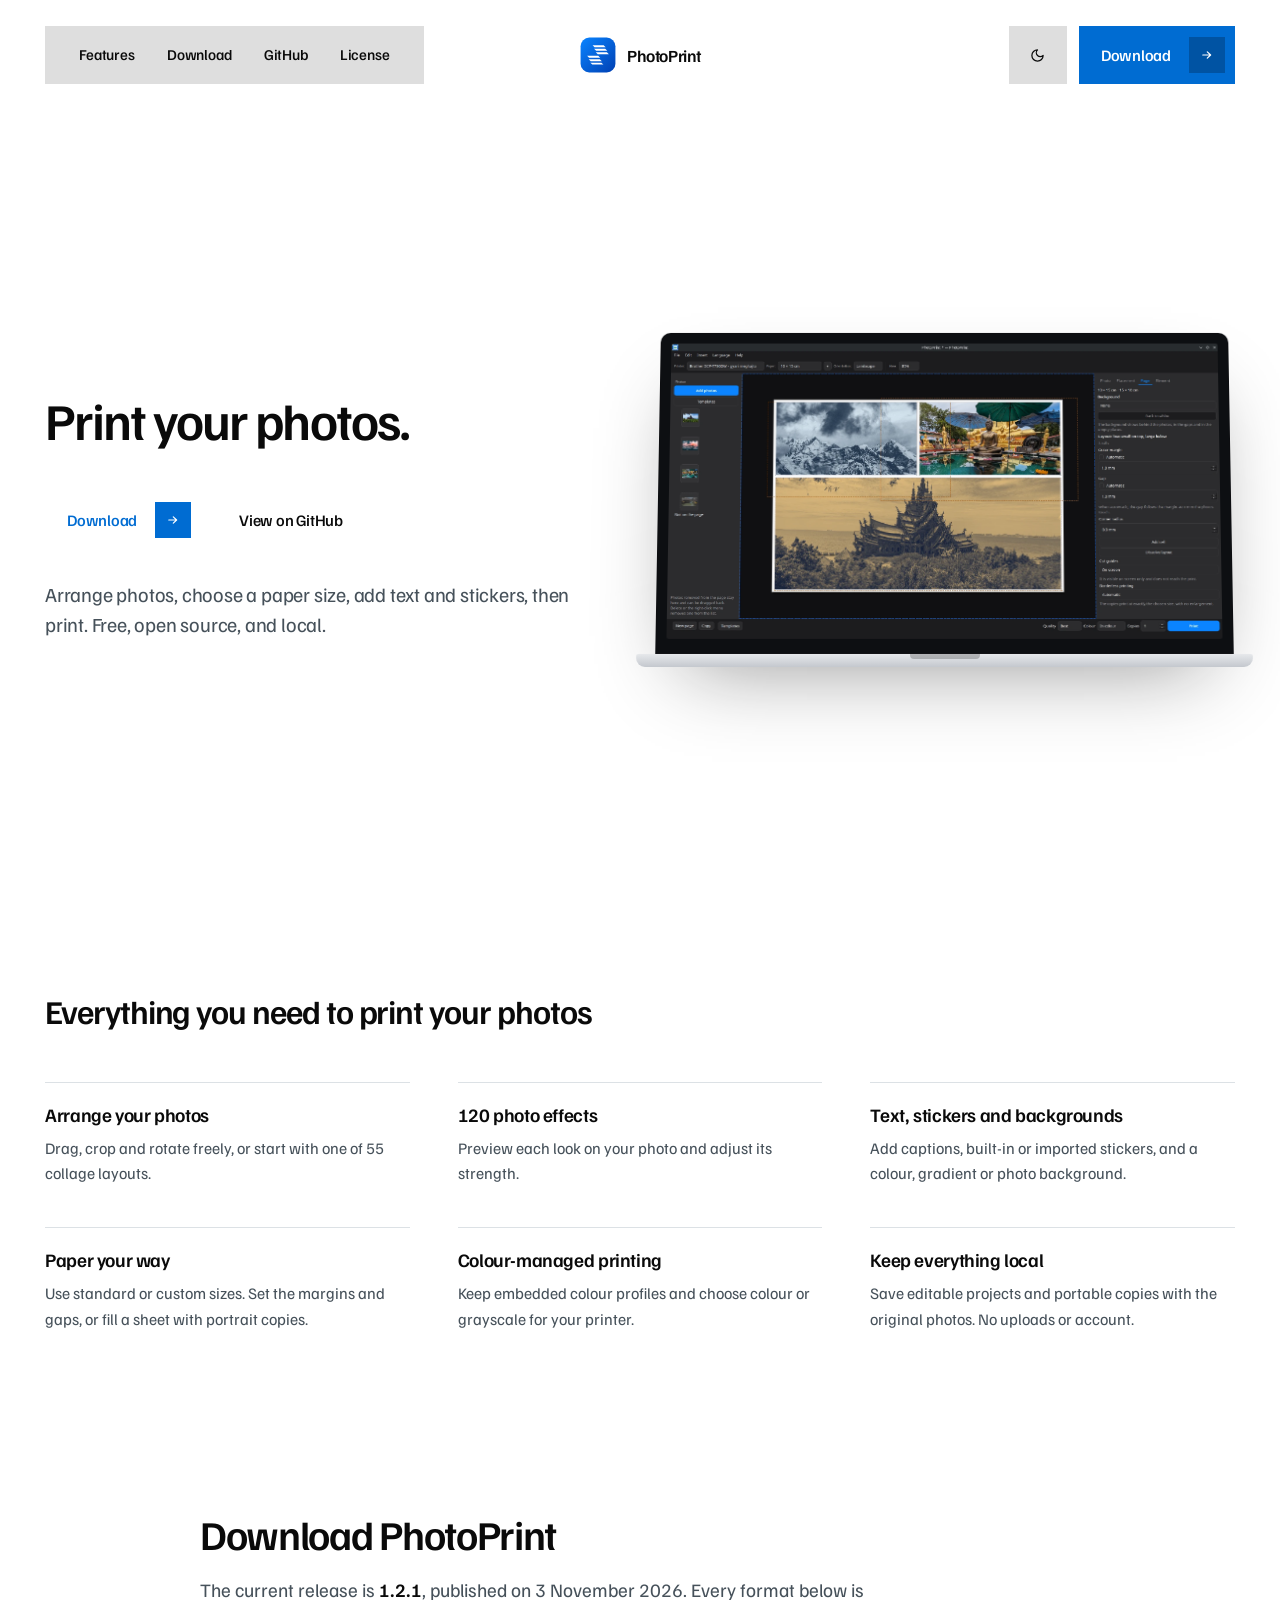
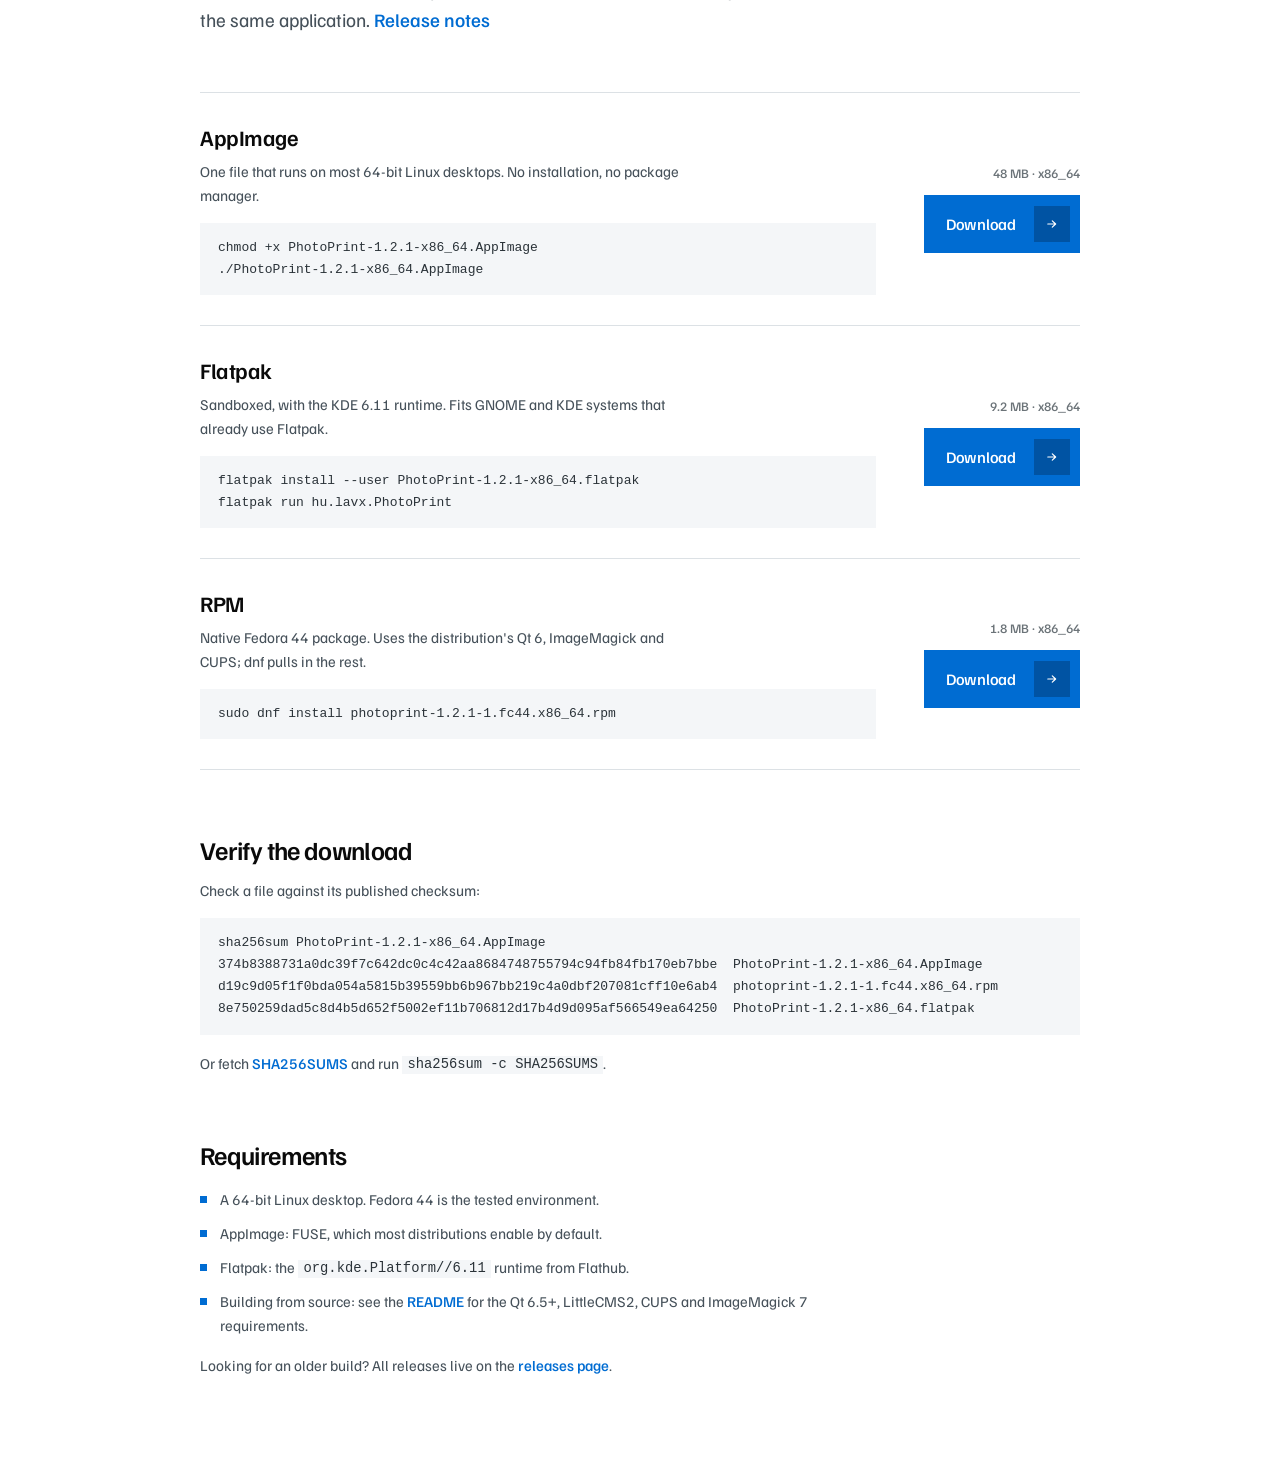
==== commit c8a47066: "Merge the download section into the landing page" ====
--- a/index.html
+++ b/index.html
@@ -33,7 +33,7 @@
     <header class="nav">
       <nav class="nav__links" aria-label="Primary">
         <a href="#features" style="--d: 0.02s">Features</a>
-        <a href="download.html" style="--d: 0.08s">Download</a>
+        <a href="#download" style="--d: 0.08s">Download</a>
         <a href="https://github.com/LavX/PhotoPrint" style="--d: 0.14s">GitHub</a>
         <a href="https://github.com/LavX/PhotoPrint/blob/master/LICENSE" style="--d: 0.2s">License</a>
       </nav>
@@ -62,7 +62,7 @@
           <svg class="icon-moon" viewBox="0 0 24 24" fill="none" stroke="currentColor" stroke-width="2" stroke-linecap="round" stroke-linejoin="round" aria-hidden="true"><path d="M12 3a6 6 0 0 0 9 9 9 9 0 1 1-9-9z" /></svg>
           <svg class="icon-sun" viewBox="0 0 24 24" fill="none" stroke="currentColor" stroke-width="2" stroke-linecap="round" stroke-linejoin="round" aria-hidden="true"><circle cx="12" cy="12" r="4" /><path d="M12 2v2M12 20v2M4.9 4.9l1.4 1.4M17.7 17.7l1.4 1.4M2 12h2M20 12h2M4.9 19.1l1.4-1.4M17.7 6.3l1.4-1.4" /></svg>
         </button>
-        <a class="btn btn--nav" href="download.html">
+        <a class="btn btn--nav" href="#download">
           <span class="btn__label">Download</span>
           <span class="btn__icon"><svg viewBox="0 0 20 20" fill="none" aria-hidden="true"><path d="M4 10h10.2M10.4 5.6 15.2 10l-4.8 4.4" stroke="currentColor" stroke-width="1.7" stroke-linecap="round" stroke-linejoin="round" /></svg></span>
         </a>
@@ -75,12 +75,12 @@
     <nav class="mobile-menu" id="mobile-menu" aria-label="Mobile" hidden>
       <div class="mobile-menu__links">
         <a href="#features">Features</a>
-        <a href="download.html">Download</a>
+        <a href="#download">Download</a>
         <a href="https://github.com/LavX/PhotoPrint">GitHub</a>
         <a href="https://github.com/LavX/PhotoPrint/blob/master/LICENSE">License</a>
       </div>
-      <a class="btn btn--nav" href="https://github.com/LavX/PhotoPrint/releases/latest">
-        <span class="btn__label">GitHub</span>
+      <a class="btn btn--nav" href="#download">
+        <span class="btn__label">Download</span>
         <span class="btn__icon"><svg viewBox="0 0 20 20" fill="none" aria-hidden="true"><path d="M4 10h10.2M10.4 5.6 15.2 10l-4.8 4.4" stroke="currentColor" stroke-width="1.7" stroke-linecap="round" stroke-linejoin="round" /></svg></span>
       </a>
     </nav>
@@ -89,7 +89,7 @@
       <div class="hero__copy">
         <h1 class="headline">Print your photos.</h1>
         <div class="actions">
-          <a class="btn btn--light wipe" style="--d: 0.56s" href="download.html">
+          <a class="btn btn--light wipe" style="--d: 0.56s" href="#download">
             <span class="btn__label">Download</span>
             <span class="btn__icon"><svg viewBox="0 0 20 20" fill="none" aria-hidden="true"><path d="M4 10h10.2M10.4 5.6 15.2 10l-4.8 4.4" stroke="currentColor" stroke-width="1.7" stroke-linecap="round" stroke-linejoin="round" /></svg></span>
           </a>
@@ -140,6 +140,83 @@
       </dl>
     </div>
   </section>
+
+  <section class="download" id="download" aria-labelledby="download-title">
+    <div class="download__inner">
+      <h2 id="download-title">Download PhotoPrint</h2>
+      <p class="download__lede">The current release is <strong>1.2.1</strong>, published on 3 November 2026. Every format below is the same application. <a class="text-link" href="https://github.com/LavX/PhotoPrint/releases/tag/v1.2.1">Release notes</a></p>
+
+      <div class="packages">
+        <section class="package">
+          <div class="package__body">
+            <h3>AppImage</h3>
+            <p>One file that runs on most 64-bit Linux desktops. No installation, no package manager.</p>
+            <pre><code>chmod +x PhotoPrint-1.2.1-x86_64.AppImage
+./PhotoPrint-1.2.1-x86_64.AppImage</code></pre>
+          </div>
+          <div class="package__side">
+            <span class="package__meta">48 MB · x86_64</span>
+            <a class="btn btn--nav" href="https://github.com/LavX/PhotoPrint/releases/download/v1.2.1/PhotoPrint-1.2.1-x86_64.AppImage" aria-label="Download the AppImage">
+              <span class="btn__label">Download</span>
+              <span class="btn__icon"><svg viewBox="0 0 20 20" fill="none" aria-hidden="true"><path d="M4 10h10.2M10.4 5.6 15.2 10l-4.8 4.4" stroke="currentColor" stroke-width="1.7" stroke-linecap="round" stroke-linejoin="round" /></svg></span>
+            </a>
+          </div>
+        </section>
+
+        <section class="package">
+          <div class="package__body">
+            <h3>Flatpak</h3>
+            <p>Sandboxed, with the KDE 6.11 runtime. Fits GNOME and KDE systems that already use Flatpak.</p>
+            <pre><code>flatpak install --user PhotoPrint-1.2.1-x86_64.flatpak
+flatpak run hu.lavx.PhotoPrint</code></pre>
+          </div>
+          <div class="package__side">
+            <span class="package__meta">9.2 MB · x86_64</span>
+            <a class="btn btn--nav" href="https://github.com/LavX/PhotoPrint/releases/download/v1.2.1/PhotoPrint-1.2.1-x86_64.flatpak" aria-label="Download the Flatpak bundle">
+              <span class="btn__label">Download</span>
+              <span class="btn__icon"><svg viewBox="0 0 20 20" fill="none" aria-hidden="true"><path d="M4 10h10.2M10.4 5.6 15.2 10l-4.8 4.4" stroke="currentColor" stroke-width="1.7" stroke-linecap="round" stroke-linejoin="round" /></svg></span>
+            </a>
+          </div>
+        </section>
+
+        <section class="package">
+          <div class="package__body">
+            <h3>RPM</h3>
+            <p>Native Fedora 44 package. Uses the distribution's Qt 6, ImageMagick and CUPS; dnf pulls in the rest.</p>
+            <pre><code>sudo dnf install photoprint-1.2.1-1.fc44.x86_64.rpm</code></pre>
+          </div>
+          <div class="package__side">
+            <span class="package__meta">1.8 MB · x86_64</span>
+            <a class="btn btn--nav" href="https://github.com/LavX/PhotoPrint/releases/download/v1.2.1/photoprint-1.2.1-1.fc44.x86_64.rpm" aria-label="Download the RPM package">
+              <span class="btn__label">Download</span>
+              <span class="btn__icon"><svg viewBox="0 0 20 20" fill="none" aria-hidden="true"><path d="M4 10h10.2M10.4 5.6 15.2 10l-4.8 4.4" stroke="currentColor" stroke-width="1.7" stroke-linecap="round" stroke-linejoin="round" /></svg></span>
+            </a>
+          </div>
+        </section>
+      </div>
+
+      <section class="download__section">
+        <h3>Verify the download</h3>
+        <p>Check a file against its published checksum:</p>
+        <pre><code>sha256sum PhotoPrint-1.2.1-x86_64.AppImage
+374b8388731a0dc39f7c642dc0c4c42aa8684748755794c94fb84fb170eb7bbe  PhotoPrint-1.2.1-x86_64.AppImage
+d19c9d05f1f0bda054a5815b39559bb6b967bb219c4a0dbf207081cff10e6ab4  photoprint-1.2.1-1.fc44.x86_64.rpm
+8e750259dad5c8d4b5d652f5002ef11b706812d17b4d9d095af566549ea64250  PhotoPrint-1.2.1-x86_64.flatpak</code></pre>
+        <p class="download__note">Or fetch <a class="text-link" href="https://github.com/LavX/PhotoPrint/releases/download/v1.2.1/SHA256SUMS">SHA256SUMS</a> and run <code>sha256sum -c SHA256SUMS</code>.</p>
+      </section>
+
+      <section class="download__section">
+        <h3>Requirements</h3>
+        <ul class="requirements">
+          <li>A 64-bit Linux desktop. Fedora 44 is the tested environment.</li>
+          <li>AppImage: FUSE, which most distributions enable by default.</li>
+          <li>Flatpak: the <code>org.kde.Platform//6.11</code> runtime from Flathub.</li>
+          <li>Building from source: see the <a class="text-link" href="https://github.com/LavX/PhotoPrint#readme">README</a> for the Qt 6.5+, LittleCMS2, CUPS and ImageMagick 7 requirements.</li>
+        </ul>
+        <p class="download__note">Looking for an older build? All releases live on the <a class="text-link" href="https://github.com/LavX/PhotoPrint/releases">releases page</a>.</p>
+      </section>
+    </div>
+  </section>
   <script src="main.js"></script>
 </body>
 </html>
--- a/styles.css
+++ b/styles.css
@@ -99,12 +99,6 @@
   overflow: hidden;
   padding: var(--nav-top) var(--pad-x) clamp(28px, 4.9vw, 48px);
 }
-.page--flow {
-  height: auto;
-  min-height: 100vh;
-  min-height: 100dvh;
-  overflow: visible;
-}
 .bg {
   position: absolute;
   inset: 0;
@@ -420,14 +414,14 @@
 .features dd { margin-top: 10px; max-width: 42ch; font-size: 16px; line-height: 1.6; color: var(--ink-soft); }
 
 .download {
-  flex: 1;
-  padding: clamp(48px, 6vw, 96px) 0 clamp(64px, 8vw, 120px);
+  background: var(--bg);
+  padding: clamp(48px, 6vw, 96px) var(--pad-x) clamp(64px, 8vw, 120px);
 }
 .download__inner { max-width: 880px; margin-inline: auto; }
-.download h1 {
-  font-size: clamp(34px, 4vw, 52px);
+.download h2 {
+  font-size: clamp(30px, 3.2vw, 44px);
   font-weight: 600;
-  letter-spacing: -0.035em;
+  letter-spacing: -0.032em;
   line-height: 1.12;
 }
 .download__lede {
@@ -453,7 +447,7 @@
 }
 .package > * { min-width: 0; }
 .package:last-child { border-bottom: 1px solid var(--line); }
-.package h2 { font-size: 22px; font-weight: 600; letter-spacing: -0.02em; }
+.package h3 { font-size: 22px; font-weight: 600; letter-spacing: -0.02em; }
 .package p { margin-top: 8px; max-width: 56ch; font-size: 15px; line-height: 1.6; color: var(--ink-soft); }
 .package pre { margin-top: 16px; max-width: 100%; }
 .package__side {
@@ -481,7 +475,7 @@
 }
 
 .download__section { margin-top: clamp(48px, 5vw, 72px); }
-.download__section h2 { font-size: clamp(20px, 2vw, 26px); font-weight: 600; letter-spacing: -0.025em; }
+.download__section h3 { font-size: clamp(20px, 2vw, 26px); font-weight: 600; letter-spacing: -0.025em; }
 .download__section > p { margin-top: 12px; max-width: 62ch; font-size: 15px; line-height: 1.6; color: var(--ink-soft); }
 .download__section pre { margin-top: 16px; }
 .download__note { margin-top: 16px !important; }
